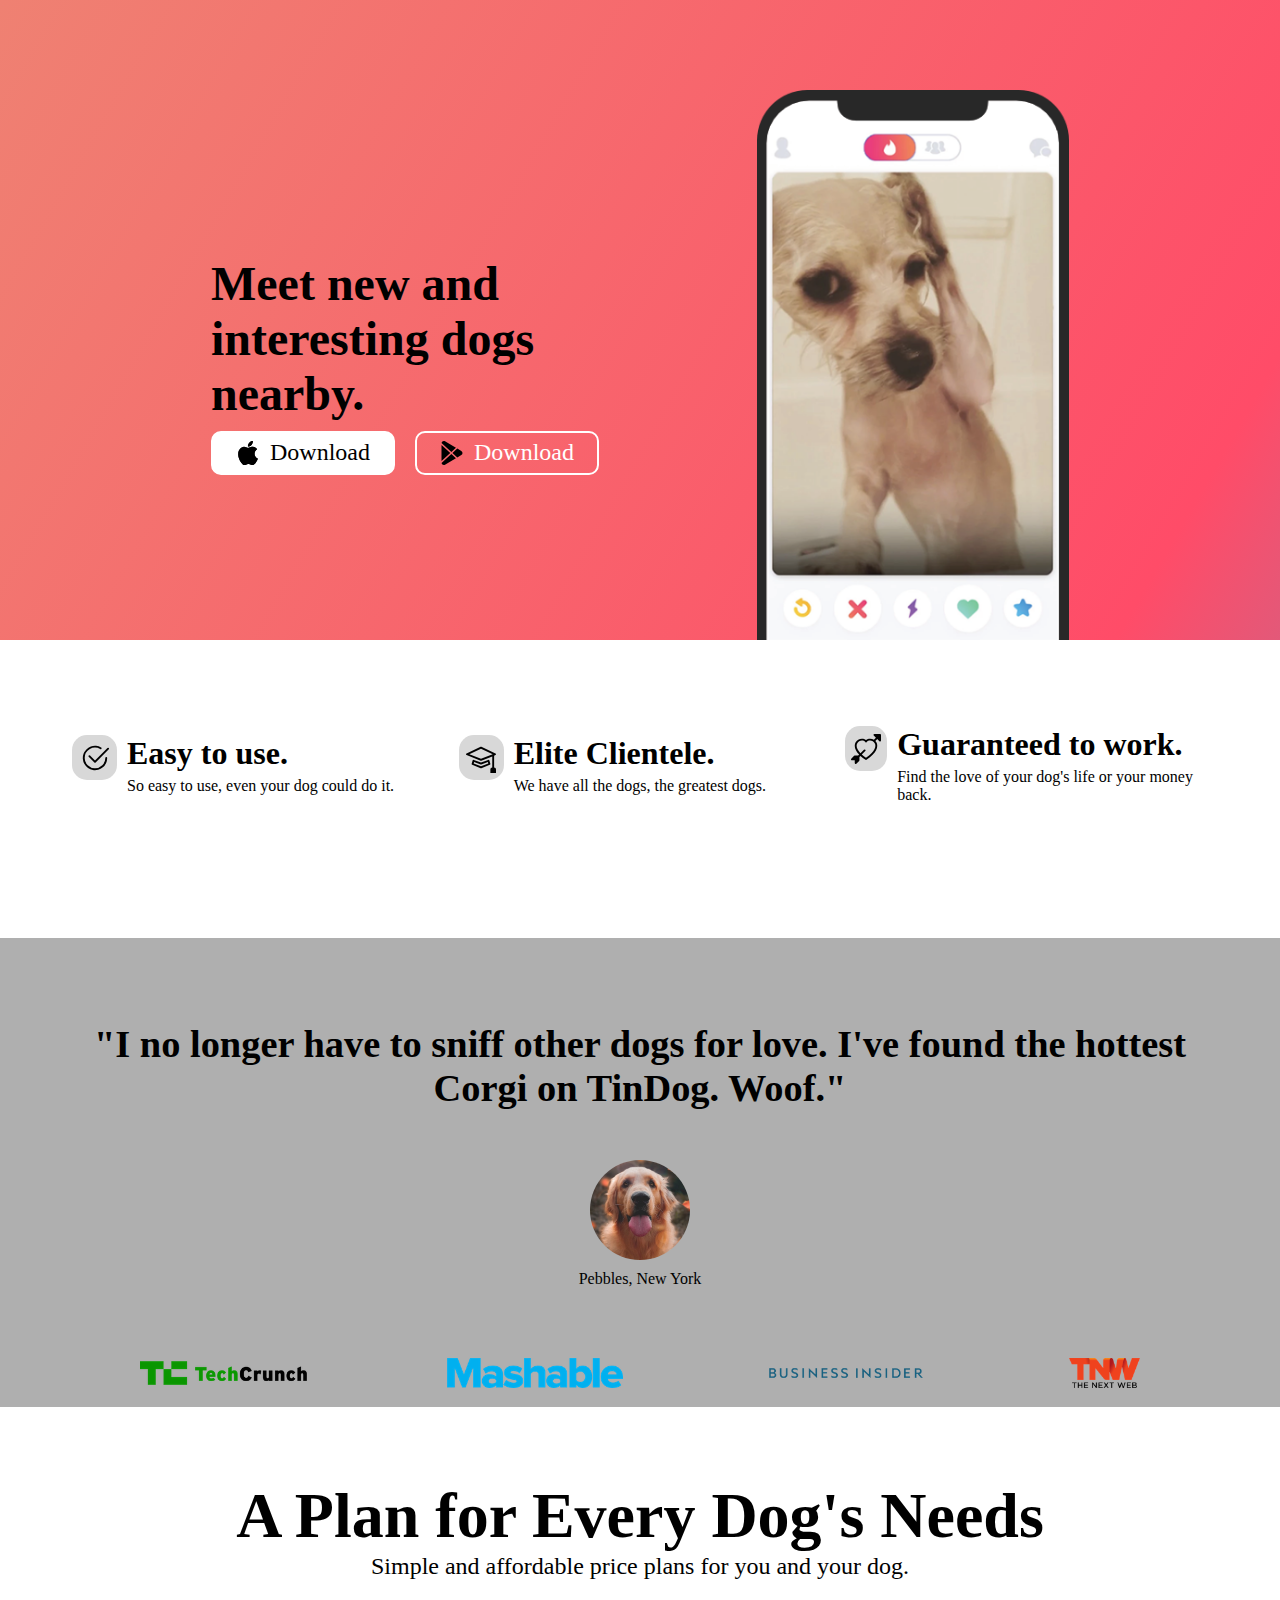
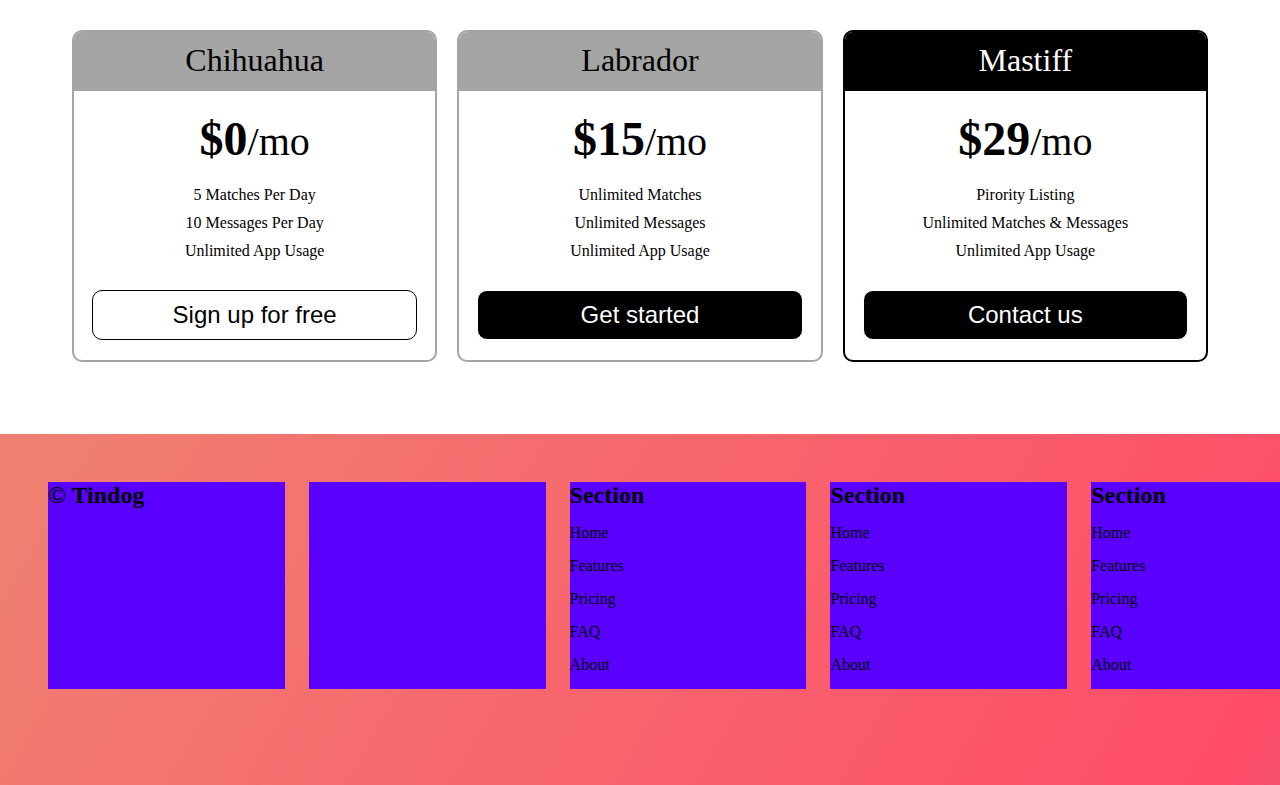
==== index.html @ d5b20631 "Update and rename bootstrap_solution_code.html to index.html" ====
<!DOCTYPE html>
<html lang="en">
<head>
  <meta charset="UTF-8">
  <meta name="viewport" content="width=device-width, initial-scale=1.0">
  <link rel="stylesheet" href="./bootstrap_solution_code_style.css" />
  <title>TinDog by Code</title>
</head>
<body>
  
  <!-- Title -->
  <section id="title"  class="gradient-background">
    <div id="home" class="title-flex-container">
      <div class="title-flex-item title-first-flex-item">
        <h1>Meet new and interesting dogs nearby.</h1>
        <div class="title-bouton-container">
          <div class="title-bouton-item title-bouton1">
            <img src="./Ressources/svg/Apple_Logo.svg" alt="apple_logo" /> Download
          </div>
          <div class="title-bouton-item title-bouton2">
            <img src="./Ressources/svg/Google_Play_Logo.svg" alt="apple_logo" /> Download
          </div>
        </div>
      </div>
      <div class="title-flex-item title-second-flex-item">
        <img src="./Ressources/images/iphone.png" alt="iphone" />
      </div>
    </div>
  </section>

  <!-- Features -->
  <section id="features">
    <div class="features-flex-container">
      <div class="features-flex-item">
        <div class="features-icon">
            <img src="./Ressources/svg/Checkmark.svg" alt="Checkmark" />            
        </div>
        <div class="features-text">
          <h2>Easy to use.</h2>
          <p>So easy to use, even your dog could do it.</p>
        </div>
      </div>
      <div class="features-flex-item">
        <div class="features-flex-item">
          <div class="features-icon">
              <img src="./Ressources/svg/Hat.svg" alt="hat" />            
          </div>
          <div class="features-text">
            <h2>Elite Clientele.</h2>
            <p>We have all the dogs, the greatest dogs.</p>
          </div>
        </div>
      </div>
      <div class="features-flex-item">
        <div class="features-flex-item">
          <div class="features-icon">
              <img src="./Ressources/svg/Heart.svg" alt="Heart" />            
          </div>
          <div class="features-text">
            <h2>Guaranteed to work.</h2>
            <p>Find the love of your dog's life or your money back.</p>
          </div>
        </div>
      </div>
    </div>
  </section>

  <!-- Testimonial -->
  <section id="testimonial">
    <div class="testimonial-flex-container">
      <div class="testimonial-item testimonial-first-item">
        <h2>"I no longer have to sniff other dogs for love. I've found the hottest Corgi on TinDog. Woof."</h2>
      </div>
      <div class="testimonial-item testimonial-second-item">
        <img src="./Ressources/images/dog-img.jpg" alt="dog-img" />
        <p>Pebbles, New York</p>
      </div>
      <div class="testimonial-item testimonial-third-item">
        <div>
          <img src="./Ressources/images/techcrunch.png" alt="techcrunch" />
        </div>
        <div>
          <img src="./Ressources/images/mashable.png" alt="mashable" />        
        </div>
        <div> 
          <img src="./Ressources/images/bizinsider.png" alt="bizinsider" />
        </div>
        <div>
          <img src="./Ressources/images/tnw.png" alt="tnw" />
        </div>
      </div>
    </div>
  </section>

  <!-- Pricing -->
  <section id="pricing">
    <div class="pricing-flex-container">
      <div class="pricing-first-item">
        <h2>A Plan for Every Dog's Needs</h2>
        <p>Simple and affordable price plans for you and your dog.</p>
      </div>
      <div class="pricing-second-item">
        <div class="pricing-price pricing-price-1">
          <div class="pricing-price-title pricing-price-title-1">Chihuahua</div>
          <p><span>$0</span>/mo</p>
          <ol>
            <li>5 Matches Per Day</li>
            <li>10 Messages Per Day</li>
            <li>Unlimited App Usage</li>
          </ol>
          <button type="button">Sign up for free</button>
        </div>
        <div class="pricing-price pricing-price-2">
          <div class="pricing-price-title pricing-price-title-2">Labrador</div>
          <p><span>$15</span>/mo</p>
          <ol>
            <li>Unlimited Matches</li>
            <li>Unlimited Messages</li>
            <li>Unlimited App Usage</li>
          </ol>
          <button type="button">Get started</button>
        </div>
        <div class="pricing-price pricing-price-3">
          <div class="pricing-price-title pricing-price-title-3">Mastiff</div>
          <p><span>$29</span>/mo</p>
          <ol>
            <li>Pirority Listing</li>
            <li>Unlimited Matches & Messages</li>
            <li>Unlimited App Usage</li>
          </ol>
          <button type="button">Contact us</button>
        </div>
      </div>
    </div>
  </section>

  <!-- Footer -->
  <section id="footer" class="gradient-background">
    <div class="footer-grid-container">
      <div class="footer-item">
        <h2>© Tindog</h2>
      </div>
      <div class="footer-item"></div>
      <div class="footer-item footer-item-1">
        <h2>Section</h2>
        <ul>
          <li>
            <a href="#home" >Home</a>
          </li>
          <li>
            <a href="#home" >Features</a>
          </li>
          <li>
            <a href="#home" >Pricing</a>
          </li>
          <li>
            <a href="#home" >FAQ</a>
          </li>
          <li>
            <a href="#home" >About</a>
          </li>
        </ul>
      </div>
      <div class="footer-item footer-item-2">
        <h2>Section</h2>
        <ul>
          <li>
            <a href="#home" >Home</a>
          </li>
          <li>
            <a href="#home" >Features</a>
          </li>
          <li>
            <a href="#home" >Pricing</a>
          </li>
          <li>
            <a href="#home" >FAQ</a>
          </li>
          <li>
            <a href="#home" >About</a>
          </li>
        </ul>
      </div>
      <div class="footer-item footer-item-3">
        <h2>Section</h2>
        <ul>
          <li>
            <a href="#home" >Home</a>
          </li>
          <li>
            <a href="#home" >Features</a>
          </li>
          <li>
            <a href="#home" >Pricing</a>
          </li>
          <li>
            <a href="#home" >FAQ</a>
          </li>
          <li>
            <a href="#home" >About</a>
          </li>
        </ul>
      </div>
    </div>
  </section>
</body>
</html>
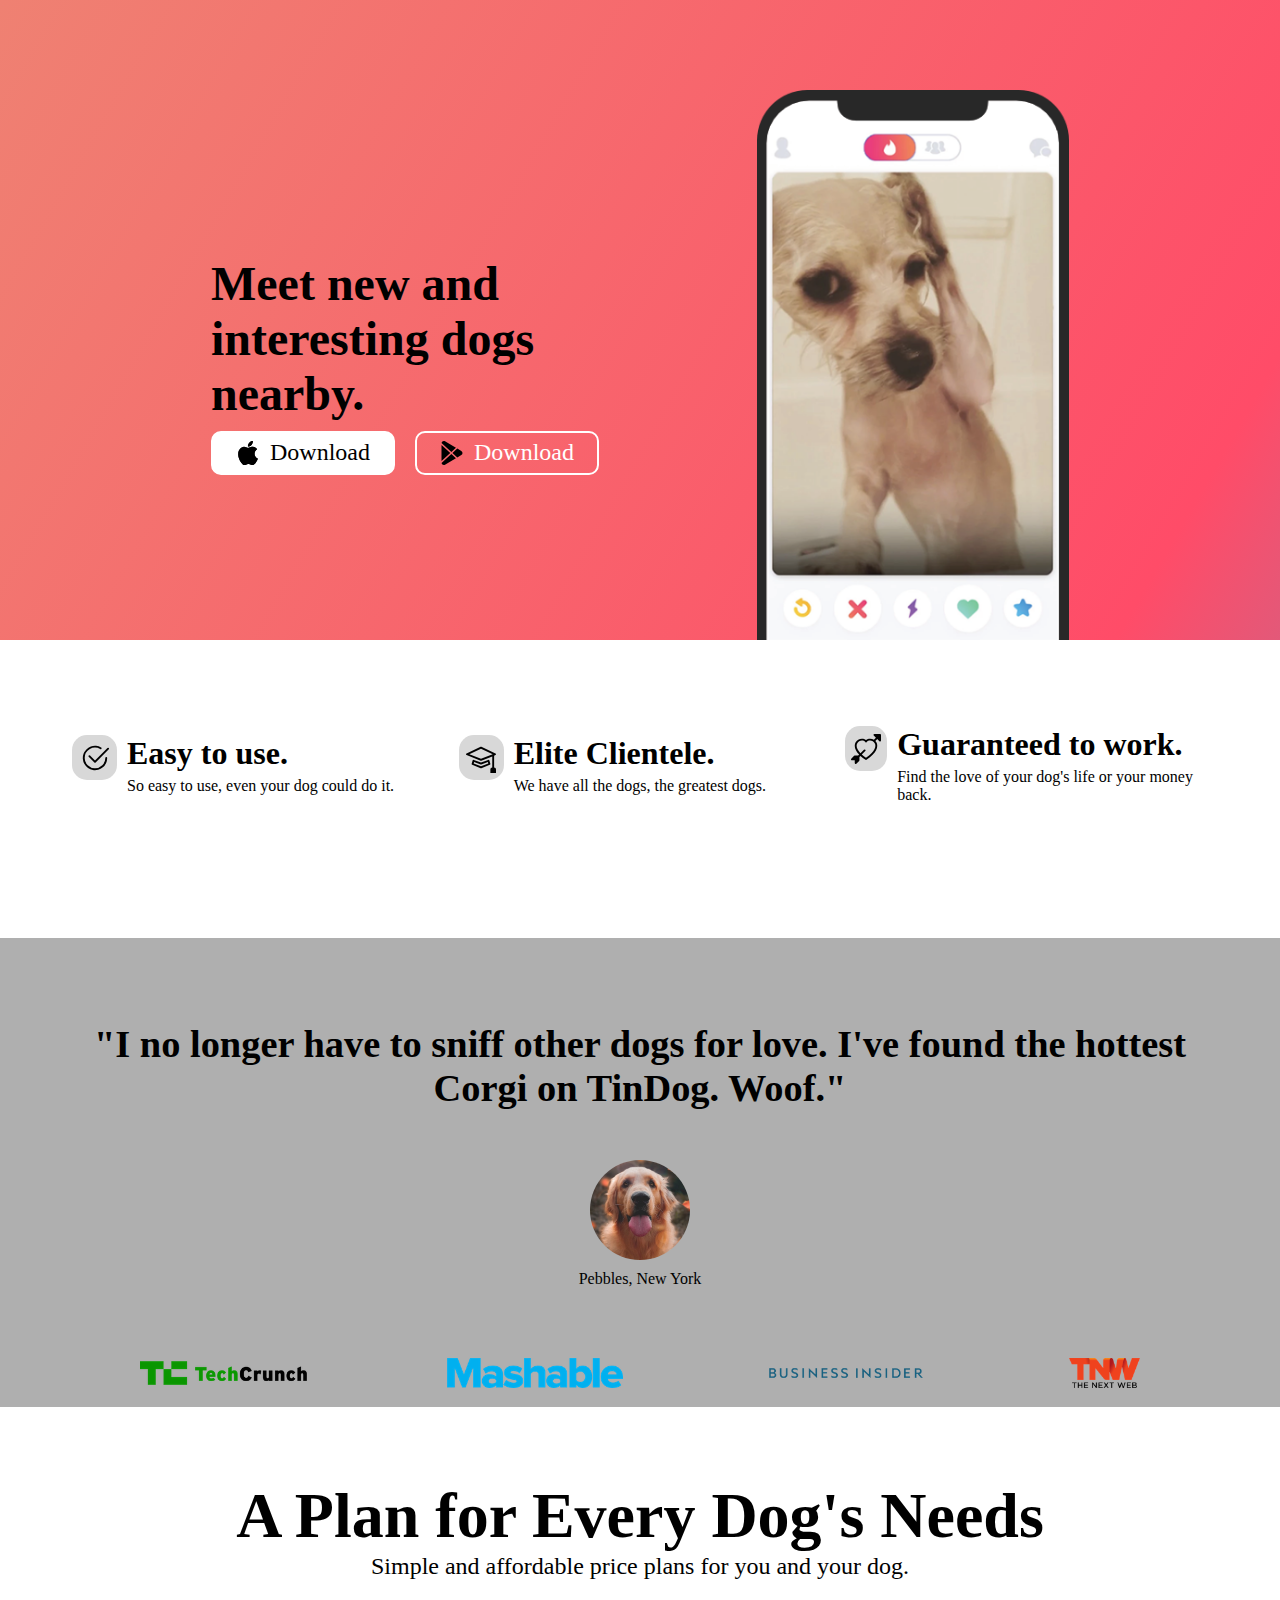
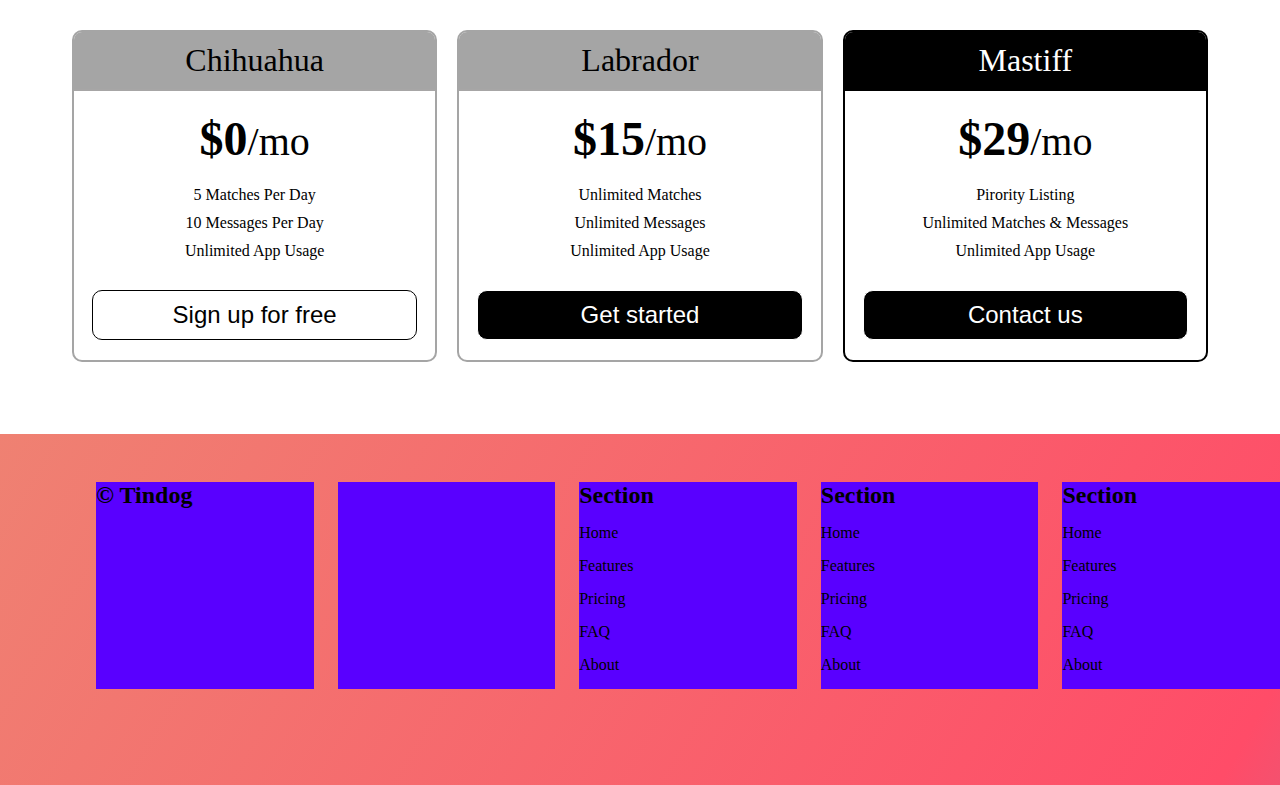
==== commit 2d68a761: "Update index.html" ====
--- a/index.html
+++ b/index.html
@@ -5,6 +5,475 @@
   <meta name="viewport" content="width=device-width, initial-scale=1.0">
   <link rel="stylesheet" href="./bootstrap_solution_code_style.css" />
   <title>TinDog by Code</title>
+  <style>
+    .gradient-background {
+   background: linear-gradient(300deg, #00bfff, #ff4c68, #ef8172);
+   background-size: 180% 180%;
+   animation: gradient-animation 18s ease infinite;
+ }
+ 
+ @keyframes gradient-animation {
+   0% {
+     background-position: 0% 50%;
+   }
+   50% {
+     background-position: 100% 50%;
+   }
+   100% {
+     background-position: 0% 50%;
+   }
+ }
+
+body {
+   height: 100vh;
+   padding: 0;
+   margin: 0;
+}
+body > * {
+   width: 100%;
+}
+body * {
+   margin: 0;
+   padding: 0;
+}
+
+
+
+/* --------------------------------------------------------------Title */
+#title {
+   /* height: 700px; */
+   /* border: 5px solid rgb(17, 250, 9); */
+   box-sizing: border-box;
+   padding: 90px 24px 0px 24px;
+}
+   /* niveau 1 ---------------------------------*/
+   .title-flex-container {
+      display: flex;
+      justify-content: center;
+      align-items: center;
+      height: 100%;
+      width: 100%;
+      box-sizing: border-box;
+      /* background-color: black; */
+      gap: 96px;
+   }
+   /* niveau 1.5 special !!!!!!!!!!!!!!!!!!!!!! */
+   .title-flex-items-box {
+      width: 100%;
+      display: flex;
+   }
+   /* fin niveau 1.5 special */
+
+      /* niveau 2 ---------------------------------*/
+      .title-flex-item {
+         box-sizing: border-box;
+         height: 100%;
+         display: flex;
+         flex-direction: column;
+         justify-content: center;
+         align-items: flex-start;
+      }
+         /* niveau 3 ---------------------------------*/
+         .title-flex-item > h1 {
+            width: 450px;
+            font-size: 3rem;
+            box-sizing: content-box;
+         }
+         .title-second-flex-item > img {
+            height: 550px;
+         }
+         .title-bouton-container {
+            display: flex;
+            padding-top: 10px;
+            gap: 20px;
+         }
+         
+            /* niveau 4 ---------------------------------*/
+            .title-bouton-item {
+               border: 2px solid white;
+               height: 40px;
+               width: 180px;
+               display: flex;
+               align-items: center;
+               justify-content: center;
+               gap: 10px;
+               font-size: 24px;
+               border-radius: 10px;
+            }
+               /* niveau 5 ---------------------------------*/
+               .title-bouton-item > img {
+                  height: 24px;
+               }
+            /* niveau 4 ---------------------------------*/   
+            .title-bouton1 {
+               background-color: white;
+            }
+            .title-bouton1:hover{
+               background-color: rgb(216, 213, 213);
+            }
+            .title-bouton2{
+               color: white;
+            }
+            .title-bouton2:hover {
+               color: black;
+               background-color: rgb(216, 213, 213);
+            }
+
+
+
+
+/* --------------------------------------------------------------Features */
+#features {
+   min-height: 250px;
+   display: flex;
+   justify-content: center;
+   align-items: center;
+}
+   /* niveau 1 ---------------------------------*/
+   .features-flex-container {
+      flex: 1;
+      box-sizing: border-box;
+      height: 100%;
+      margin: 48px 48px;
+      padding: 24px 24px;
+      display: flex;
+      justify-content: space-between;
+      align-items: center;
+      gap: 24px;
+   }
+      /* niveau 2 ------------------------------- */
+      .features-flex-item {
+         flex: 1;
+         display: flex;
+         gap: 10px;
+      }
+         /* niveau 3 --------------------------- */
+         .features-icon {
+            background-color: rgb(216, 216, 216);
+            height: 45px !important ;
+            width: 45px  !important; 
+            border-radius: 15px;
+            display: flex;
+            justify-content: center;
+            align-items: center;
+         }
+            /* niveau 4 -------------- */
+            .features-text > h2 {
+               font-size: 2rem;
+               margin-bottom: 5px;
+            }
+            .features-text > p {
+               font-size: 1rem;
+            }
+
+
+
+
+/* --------------------------------------------------------------Testimonial  */
+#testimonial {
+   min-height: 200px;
+   background-color: rgb(175, 175, 175);
+}
+   /* niveau 1 ------------------------------------------- */
+   .testimonial-flex-container {
+      box-sizing: border-box;
+      display: flex;
+      flex-direction: column;
+      align-items: center;
+      gap: 20px;
+      margin: 48px 48px;
+      padding: 24px 24px 0px 24px;
+   }
+      /* niveau 2 ------------------------------------------ */
+      .testimonial-item {
+         width: 100%;
+         height: 100%;
+         display: flex;
+         justify-content: center;
+      }
+      .testimonial-first-item {
+         text-align: center;
+         font-size: 1.6rem;
+         margin-top: 60px;
+         margin-bottom: 30px;
+         font-weight: bolder;
+      }
+      .testimonial-second-item {
+         flex-direction: column;
+         align-items: center;
+      }
+      .testimonial-third-item {
+         justify-content: space-around;
+         margin-top: 30px;
+         margin-bottom: 10px;
+      }
+         /* niveau 3 --------------------------------------- */
+         .testimonial-second-item > img {
+            height: 100px;
+            border-radius: 50%;
+            margin-bottom: 10px;
+         }
+         .testimonial-second-item > p {
+            font-size: 1rem;
+            margin-bottom: 20px;
+         }
+         .testimonial-third-item > div {
+            margin-bottom: 5px;
+         }
+            /* niveau 4 ------------------------------- */
+            .testimonial-third-item  img {
+               height: 30px;
+            }
+
+
+
+            
+/* -------------------------------------------------------------- Pricing */
+#pricing {
+   min-height: 200px;
+}
+   /* niveau 1 ----------------------------------------- */
+   .pricing-flex-container {
+      display: flex;
+      flex-direction: column;
+      align-items: center;
+      justify-content: center;
+      margin: 48px 48px;
+      padding: 24px 24px;
+      
+   }
+      /* niveau 2 ---------------------------------------- */
+      .pricing-first-item {
+         text-align: center;
+         margin-bottom: 50px;
+      }
+      .pricing-second-item {
+         width: 100%;
+         display: flex;
+         justify-content: center;
+         align-items: center;
+         gap: 20px;
+      }
+         /* niveau 3 -------------------------------------- */
+         .pricing-first-item > h2 {
+            font-size: 4rem;
+            
+         }
+         .pricing-first-item > p {
+            font-size: 1.5rem;
+         }
+         .pricing-price {
+            flex: 1;
+            border: 2px solid rgba(165, 165, 165);
+            border-radius: 10px;
+            text-align: center;
+            z-index: 1;
+         }
+         .pricing-price-3 {
+            border-color: black;
+         }
+            /* niveau 4 -------------------------------------- */
+            .pricing-price-title {
+               width: 100%;
+               padding: 10px 0px;
+               background-color: rgb(165, 165, 165);
+               border-bottom: 2px solid rgb(167, 166, 166);
+               font-size: 2rem;
+               border-radius: 8px 8px 0 0;
+               z-index: -1;
+            }
+            .pricing-price > p {
+               font-size: 2.5rem;
+               margin: 20px 0px;
+            }
+            .pricing-price > ol {
+               list-style: none;
+            }               
+            .pricing-price > button {
+               box-sizing: border-box;
+               font-size: 1.5rem;
+               width: 90%;
+               margin: 20px 0px;
+               padding: 10px 0px;
+               border: 1px solid;
+               border-radius: 10px;
+               background-color: white;
+            }
+            .pricing-price > button:hover , .pricing-price-2 > button , .pricing-price-3 > button {
+               background-color: black;
+               color: white;
+            }
+            .pricing-price-title-3 {
+               background-color: black;
+               color: white;
+               border-color: black;
+            }
+            .pricing-price-2 > button:hover , .pricing-price-3 > button:hover {
+               background-color: rgb(0, 0, 0, 0.8);
+               color: rgb(255, 255, 255);
+            }
+               /* niveau 5 --------------------------------------  */
+               .pricing-price > p > span {
+                  font-weight: bolder;
+                  font-size: 3rem;
+               }
+               .pricing-price > ol > li {
+                  margin-bottom: 10px;
+               }
+/* -------------------------------------------------------------- Footer */
+#footer {
+   min-height: 200px;
+   padding-top: 48px;
+   padding-bottom: 96px;
+}
+   /* niveau 1 -------------------------------------- */
+   .footer-grid-container {
+      box-sizing: border-box;
+      margin: 0 48px 0 48px;
+      display: grid;
+      grid-template-columns: repeat(5, 1fr);
+      grid-template-rows: 100%;
+      grid-auto-rows: 100%;
+      gap: 24px;
+   }
+      /* niveau 2 ------------------------------------ */
+
+      .footer-item {
+         background-color: rgb(89, 0, 255);
+      }
+         /* niveau 3 -------------------------------- */
+         .footer-item * {
+            width: 100%;
+         }
+         .footer-item * {
+            margin-bottom: 15px;
+         }
+         .footer-item li {
+            list-style: none;
+         }
+         .footer-item a {
+            color: black;
+            text-decoration: none;
+         }
+
+
+
+
+
+
+
+
+
+
+
+
+
+
+
+
+
+
+
+
+
+
+
+
+
+
+
+
+
+
+
+
+
+@media (max-width: 992px) {
+   /* ---------------------------------- Title */
+   .title-flex-container {
+      flex-wrap: wrap-reverse;
+      justify-content: flex-start;
+   }
+      .title-flex-item {
+         padding-left: 48px;
+      }
+      .title-first-flex-item {
+         width: 100%;
+      }
+         .title-first-flex-item > h1 {
+            width: 100%;
+            font-size: 44px;
+         }        
+      .title-second-flex-item {
+         width: 450px;
+      }
+
+   /*  --------------------------------- Features */
+   .features-flex-container {
+      flex-direction: column;
+      align-items: flex-start;
+      justify-content: center;
+   }
+   /* ---------------------------------- Testimonial */
+   .testimonial-third-item {
+      flex-direction: column;
+      justify-content: center;
+      align-items: center;
+      
+   }
+   .testimonial-third-item > div {
+      margin-bottom: 30px;
+   }
+}
+
+@media (max-width: 768px) {
+   /* ---------------------------------- Title */
+   .title-flex-container {
+      padding-left: 48px;
+      padding-right: 120px;
+   }
+         .title-bouton-container {
+            width: 100%;
+            flex-direction: column;
+            align-items: center;
+         }
+            .title-bouton-item {
+               width: 100%;
+            }
+   /*  --------------------------------- Features */
+   .features-flex-container {
+      padding-left: 72px ;
+   }
+   /* ---------------------------------- Testimonial */
+
+   /* ---------------------------------- Pricing */
+   .pricing-second-item {
+      flex-direction: column;
+   }
+      .pricing-price{
+         width: 100%;
+      }
+   /* ----------------- Footer */
+   .footer-grid-container {
+      width: 50%;
+      grid-template-columns: repeat(2, 1fr);
+      grid-template-rows: 50px;
+      grid-auto-rows: 200px;
+      gap: 24px;
+   }
+      .footer-item {
+         height: 100%;
+   }
+}
+@media (max-width: 576px) {
+   /* ----------------- Footer */
+   .footer-item-2{
+      grid-column: span 2;
+      background-color: black;
+
+   }
+}
+  </style>
 </head>
 <body>
   
